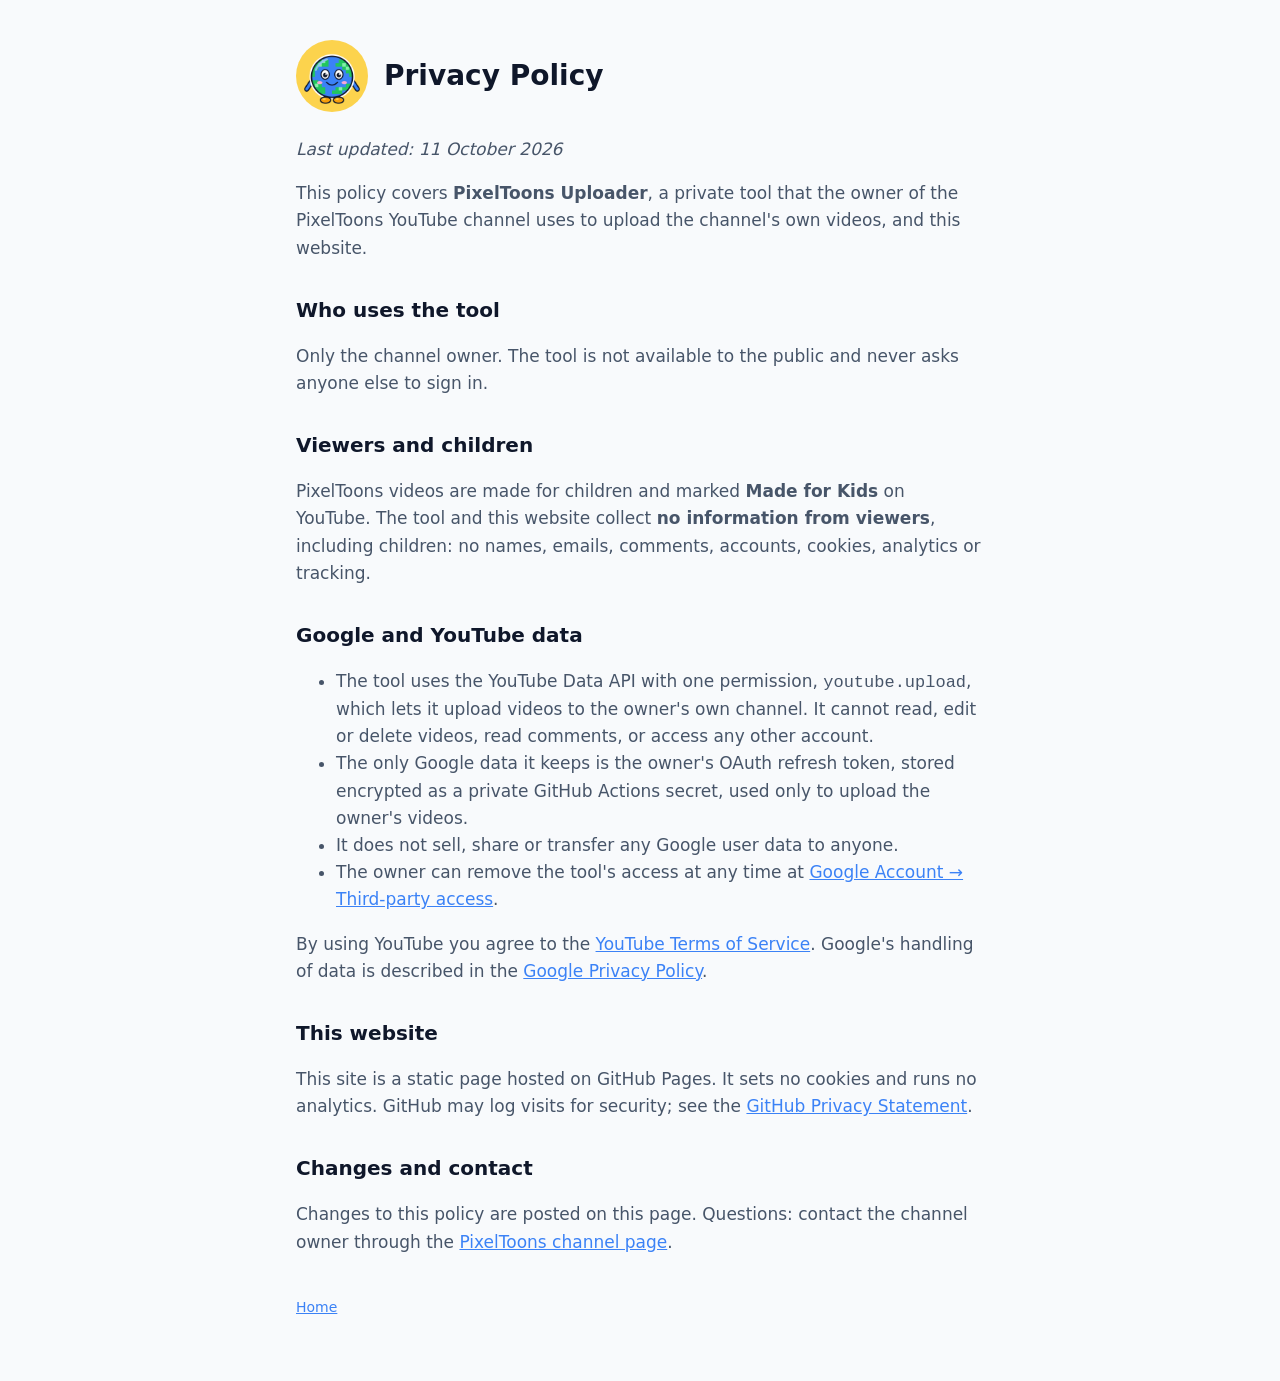
==== privacy.html @ 796d09b9 "PixelToons home page and privacy policy Co-Authored-By: Claude Opus 5.5 <noreply@anthropic.com> Clau" ====
<!doctype html>
<html lang="en">
<head>
<meta charset="utf-8">
<meta name="viewport" content="width=device-width, initial-scale=1">
<title>PixelToons Privacy Policy</title>
<meta name="description" content="Privacy policy for the PixelToons channel and the PixelToons Uploader tool.">
<link rel="icon" href="pixi.png">
<link rel="stylesheet" href="style.css">
</head>
<body>
<main>
  <header>
    <img src="pixi.png" alt="Pixi, the PixelToons mascot">
    <h1>Privacy Policy</h1>
  </header>
  <p><em>Last updated: 11 October 2026</em></p>

  <p>This policy covers <strong>PixelToons Uploader</strong>, a private tool that the owner of the PixelToons YouTube channel uses to upload the channel's own videos, and this website.</p>

  <h2>Who uses the tool</h2>
  <p>Only the channel owner. The tool is not available to the public and never asks anyone else to sign in.</p>

  <h2>Viewers and children</h2>
  <p>PixelToons videos are made for children and marked <strong>Made for Kids</strong> on YouTube. The tool and this website collect <strong>no information from viewers</strong>, including children: no names, emails, comments, accounts, cookies, analytics or tracking.</p>

  <h2>Google and YouTube data</h2>
  <ul>
    <li>The tool uses the YouTube Data API with one permission, <code>youtube.upload</code>, which lets it upload videos to the owner's own channel. It cannot read, edit or delete videos, read comments, or access any other account.</li>
    <li>The only Google data it keeps is the owner's OAuth refresh token, stored encrypted as a private GitHub Actions secret, used only to upload the owner's videos.</li>
    <li>It does not sell, share or transfer any Google user data to anyone.</li>
    <li>The owner can remove the tool's access at any time at <a href="https://myaccount.google.com/permissions">Google Account → Third-party access</a>.</li>
  </ul>
  <p>By using YouTube you agree to the <a href="https://www.youtube.com/t/terms">YouTube Terms of Service</a>. Google's handling of data is described in the <a href="https://policies.google.com/privacy">Google Privacy Policy</a>.</p>

  <h2>This website</h2>
  <p>This site is a static page hosted on GitHub Pages. It sets no cookies and runs no analytics. GitHub may log visits for security; see the <a href="https://docs.github.com/site-policy/privacy-policies/github-general-privacy-statement">GitHub Privacy Statement</a>.</p>

  <h2>Changes and contact</h2>
  <p>Changes to this policy are posted on this page. Questions: contact the channel owner through the <a href="https://www.youtube.com/channel/UCI3ATDbRMsBsVvi5Z5292-w/about">PixelToons channel page</a>.</p>

  <footer><a href="index.html">Home</a></footer>
</main>
</body>
</html>
---- style.css ----
:root{--bg:#F8FAFC;--ink:#0F172A;--muted:#475569;--accent:#3B82F6;--card:#FFFFFF;--line:#E2E8F0}
@media (prefers-color-scheme:dark){:root{--bg:#0F172A;--ink:#F1F5F9;--muted:#94A3B8;--accent:#60A5FA;--card:#1E293B;--line:#334155}}
*{box-sizing:border-box}
body{margin:0;background:var(--bg);color:var(--ink);font:17px/1.6 system-ui,-apple-system,"Segoe UI",Roboto,sans-serif}
main{max-width:720px;margin:0 auto;padding:40px 16px 64px}
header{display:flex;gap:16px;align-items:center;margin-bottom:24px}
header img{width:72px;height:72px;border-radius:50%}
h1{font-size:28px;margin:0}
h2{font-size:20px;margin:32px 0 8px}
p,li{color:var(--muted)}
a{color:var(--accent)}
.card{background:var(--card);border:1px solid var(--line);border-radius:12px;padding:20px 24px}
footer{margin-top:40px;font-size:14px;color:var(--muted)}
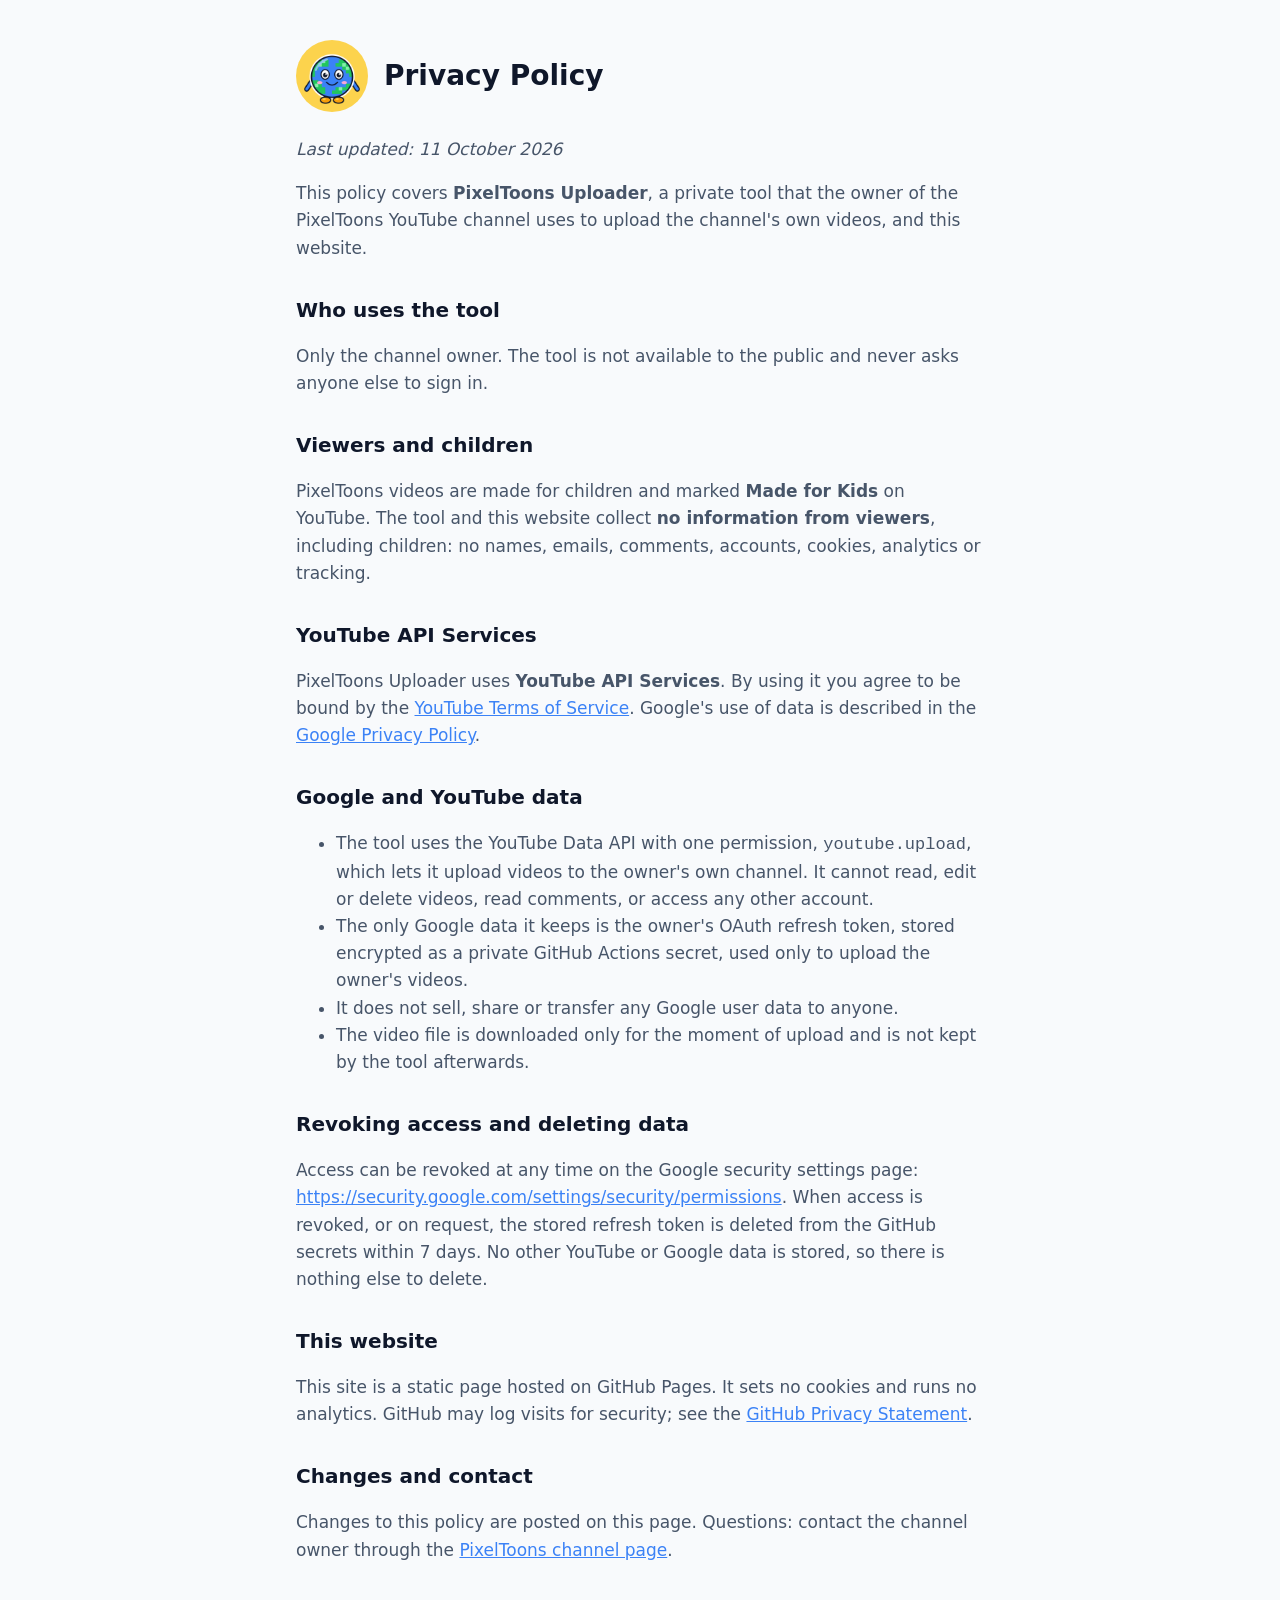
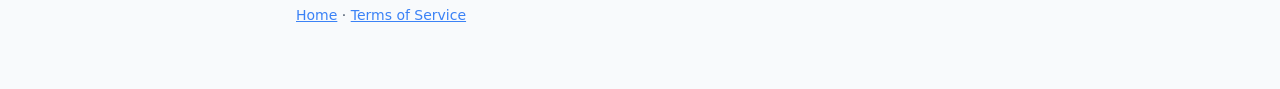
==== commit 2cfe4036: "Add Terms of Service and YouTube API Services disclosures Co-Authored-By: Claude Opus 5.5 <noreply@a" ====
--- a/privacy.html
+++ b/privacy.html
@@ -24,14 +24,19 @@
   <h2>Viewers and children</h2>
   <p>PixelToons videos are made for children and marked <strong>Made for Kids</strong> on YouTube. The tool and this website collect <strong>no information from viewers</strong>, including children: no names, emails, comments, accounts, cookies, analytics or tracking.</p>
 
+  <h2>YouTube API Services</h2>
+  <p>PixelToons Uploader uses <strong>YouTube API Services</strong>. By using it you agree to be bound by the <a href="https://www.youtube.com/t/terms">YouTube Terms of Service</a>. Google's use of data is described in the <a href="http://www.google.com/policies/privacy">Google Privacy Policy</a>.</p>
+
   <h2>Google and YouTube data</h2>
   <ul>
     <li>The tool uses the YouTube Data API with one permission, <code>youtube.upload</code>, which lets it upload videos to the owner's own channel. It cannot read, edit or delete videos, read comments, or access any other account.</li>
     <li>The only Google data it keeps is the owner's OAuth refresh token, stored encrypted as a private GitHub Actions secret, used only to upload the owner's videos.</li>
     <li>It does not sell, share or transfer any Google user data to anyone.</li>
-    <li>The owner can remove the tool's access at any time at <a href="https://myaccount.google.com/permissions">Google Account → Third-party access</a>.</li>
+    <li>The video file is downloaded only for the moment of upload and is not kept by the tool afterwards.</li>
   </ul>
-  <p>By using YouTube you agree to the <a href="https://www.youtube.com/t/terms">YouTube Terms of Service</a>. Google's handling of data is described in the <a href="https://policies.google.com/privacy">Google Privacy Policy</a>.</p>
+
+  <h2>Revoking access and deleting data</h2>
+  <p>Access can be revoked at any time on the Google security settings page: <a href="https://security.google.com/settings/security/permissions">https://security.google.com/settings/security/permissions</a>. When access is revoked, or on request, the stored refresh token is deleted from the GitHub secrets within 7 days. No other YouTube or Google data is stored, so there is nothing else to delete.</p>
 
   <h2>This website</h2>
   <p>This site is a static page hosted on GitHub Pages. It sets no cookies and runs no analytics. GitHub may log visits for security; see the <a href="https://docs.github.com/site-policy/privacy-policies/github-general-privacy-statement">GitHub Privacy Statement</a>.</p>
@@ -39,7 +44,7 @@
   <h2>Changes and contact</h2>
   <p>Changes to this policy are posted on this page. Questions: contact the channel owner through the <a href="https://www.youtube.com/channel/UCI3ATDbRMsBsVvi5Z5292-w/about">PixelToons channel page</a>.</p>
 
-  <footer><a href="index.html">Home</a></footer>
+  <footer><a href="index.html">Home</a> · <a href="terms.html">Terms of Service</a></footer>
 </main>
 </body>
 </html>
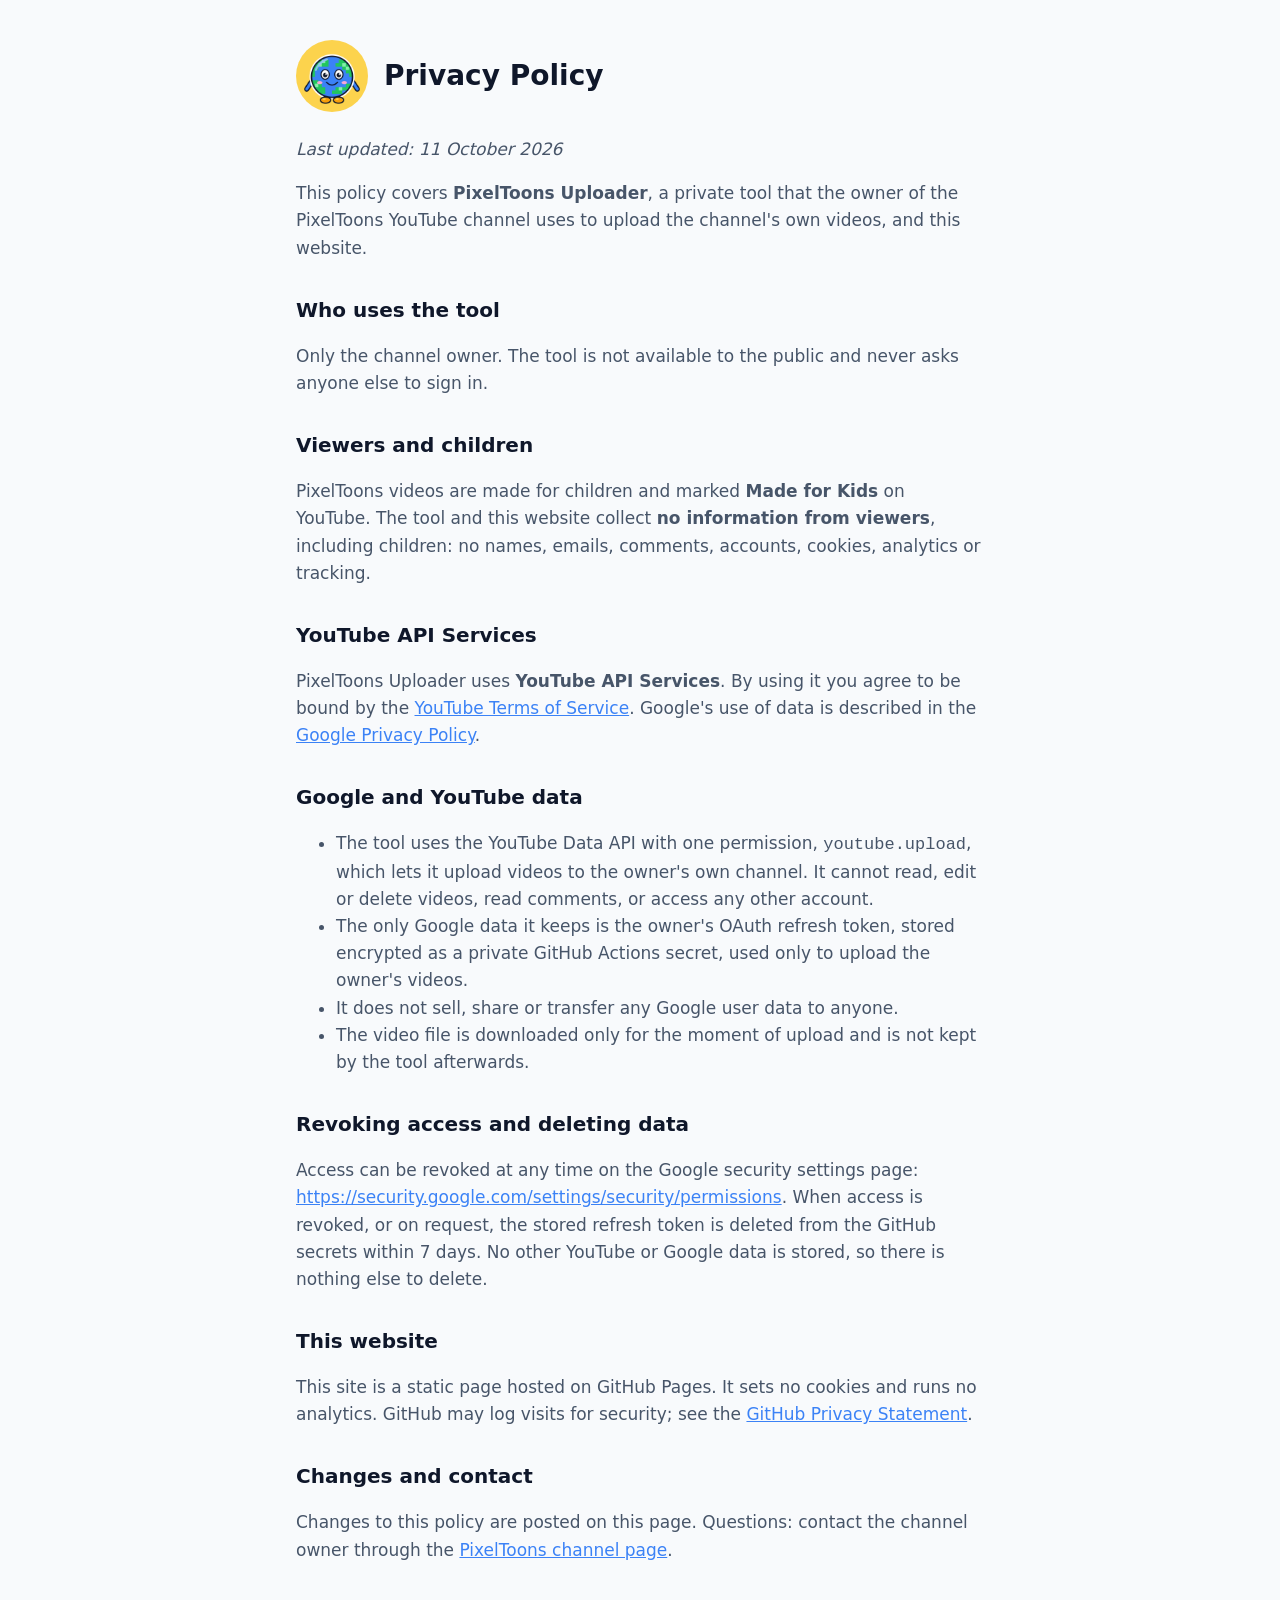
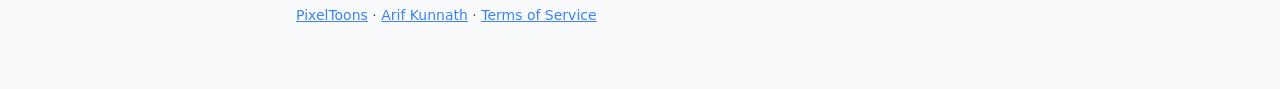
==== commit 0d804af0: "Turn the site into a personal portfolio; move PixelToons to /pixeltoons/ - New home page: intro, sel" ====
--- a/privacy.html
+++ b/privacy.html
@@ -44,7 +44,7 @@
   <h2>Changes and contact</h2>
   <p>Changes to this policy are posted on this page. Questions: contact the channel owner through the <a href="https://www.youtube.com/channel/UCI3ATDbRMsBsVvi5Z5292-w/about">PixelToons channel page</a>.</p>
 
-  <footer><a href="index.html">Home</a> · <a href="terms.html">Terms of Service</a></footer>
+  <footer><a href="pixeltoons/">PixelToons</a> · <a href="index.html">Arif Kunnath</a> · <a href="terms.html">Terms of Service</a></footer>
 </main>
 </body>
 </html>
